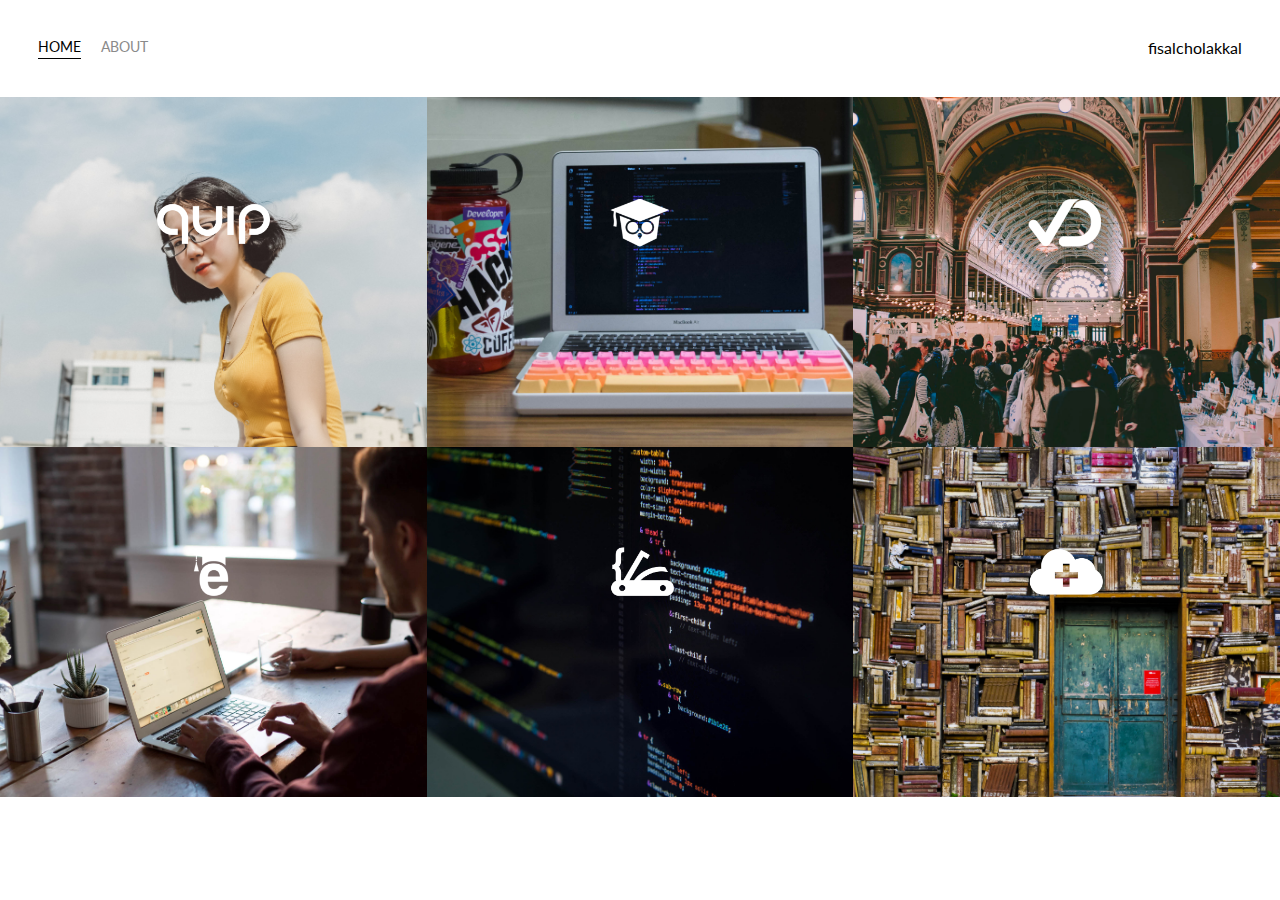
==== index.html @ 412c1669 "first commit" ====
<!DOCTYPE html>
<html lang="en">
<head>
    <meta charset="UTF-8">
   
    <title>Home page</title>
    <link href="https://fonts.googleapis.com/css?family=Lato" rel="stylesheet">
    <link rel="stylesheet" href="styles.css">
</head>
<body>
    <div class="container">
        <div class="nav-wrapper">
            <div class="left-side">
                <div class="link-new-wrapper active-nav-link" >
                    <a href="index.html">Home</a>
                </div>
                <div class="link-new-wrapper">
                    <a href="About.html">About</a>
                </div>
            </div>
            <div class="right-side"> 

                <div class="brand">
                    <div>fisalcholakkal </div>
                    
                </div>
            </div>
        </div>
        
        <div class="content-wrapper">
            <div class="portfolio-items-wrapper">
<!--images-->
                <div class="portfolio-item-wrapper">
                    <div class="portfolio-img-background"style="background-image:url(images/portfolio1.jpg)"></div>

                    <div class="img-text-wrapper">
                        <div class="logo-wrapper">
                            <img src="images/logos/quip.png" alt="">
                        </div>

                        <div class="subtitle">
                            I built the Quip Ecommerce platform, named a Top 25 Invention by Time Magazine in 2016

                        </div>

                    </div>
                </div>

                <div class="portfolio-item-wrapper">
                    <div class="portfolio-img-background"style="background-image:url(images/portfolio2.jpg)"></div>

                    <div class="img-text-wrapper">
                        <div class="logo-wrapper">
                            <img src="images/logos/quip2.png" alt="">
                        </div>

                        <div class="subtitle">
                            I built the Quip Ecommerce platform, named a Top 25 Invention by Time Magazine in 2016

                        </div>

                    </div>
                </div>
                <div class="portfolio-item-wrapper">
                    <div class="portfolio-img-background"style="background-image:url(images/portfolio3.jpg)"></div>

                    <div class="img-text-wrapper">
                        <div class="logo-wrapper">
                            <img src="images/logos/quip3.png" alt="">
                        </div>

                        <div class="subtitle">
                            I built the Quip Ecommerce platform, named a Top 25 Invention by Time Magazine in 2016

                        </div>

                    </div>
                </div>
                <div class="portfolio-item-wrapper">
                    <div class="portfolio-img-background"style="background-image:url(images/portfolio4.jpg)"></div>

                    <div class="img-text-wrapper">
                        <div class="logo-wrapper">
                            <img src="images/logos/quip4.png" alt="">
                        </div>

                        <div class="subtitle">
                            I built the Quip Ecommerce platform, named a Top 25 Invention by Time Magazine in 2016

                        </div>

                    </div>
                </div>
                <div class="portfolio-item-wrapper">
                    <div class="portfolio-img-background"style="background-image:url(images/portfolio5.jpg)"></div>

                    <div class="img-text-wrapper">
                        <div class="logo-wrapper">
                            <img src="images/logos/quip5.png" alt="">
                        </div>

                        <div class="subtitle">
                            I built the Quip Ecommerce platform, named a Top 25 Invention by Time Magazine in 2016

                        </div>

                    </div>
                </div>
                <div class="portfolio-item-wrapper">
                    <div class="portfolio-img-background"style="background-image:url(images/portfolio6.jpg)"></div>

                    <div class="img-text-wrapper">
                        <div class="logo-wrapper">
                            <img src="images/logos/quip6.png" alt="">
                        </div>

                        <div class="subtitle">
                            I built the Quip Ecommerce platform, named a Top 25 Invention by Time Magazine in 2016

                        </div>

                    </div>
                </div>
                <!--images-->


                 
             </div>

        </div>

    </div>
</body>
<script>

const portfolioItems = document.querySelectorAll('.portfolio-item-wrapper');

  portfolioItems.forEach(portfolioItem => {
    portfolioItem.addEventListener('mouseover', () => {
      console.log(portfolioItem.childNodes[1].classList)
      portfolioItem.childNodes[1].classList.add('img-darken');
    });

    portfolioItem.addEventListener('mouseout', () => {
      console.log(portfolioItem.childNodes[1].classList)
      portfolioItem.childNodes[1].classList.remove('img-darken');
    });
  });

</script>
</html>
---- styles.css ----
/*master style*/
body{
    font-family: "Lato",sans-serif;
    margin: 0px;
}
.container{
    display: grid;
    grid-template-columns: 1fr ;
}
/*navigation style*/
.nav-wrapper{
    display: flex;
    justify-content: space-between;
    padding: 38px;
}
.left-side{
    display: flex;
}
.nav-wrapper >.left-side >div{
    margin-right: 20px;
    font-size: 0.9em;
    text-transform: uppercase;
}
.link-new-wrapper{
    height: 20px;
    border-bottom: 1px solid transparent;
    transition: border-bottom 0.5s;
}


.link-new-wrapper a{
    color: #8a8a8a;
    text-decoration: none;
    transition: color 0.5s;
}
.link-new-wrapper:hover{
    border-bottom: 1px solid black;
}
.link-new-wrapper a:hover{
    color: black;

}
.active-nav-link{
    border-bottom: 1px solid black;
}

.active-nav-link a{
    color: black !important;
}




/*portfolio style*/

.portfolio-items-wrapper{
    display: grid;
    grid-template-columns: 1fr 1fr 1fr;
}
.portfolio-item-wrapper{
    position: relative;
    
}
.portfolio-img-background{
    height: 350px;
    width: 100%;
    background-size: cover;
    background-position: center;
    background-repeat: no-repeat;
}
.img-text-wrapper{
    position: absolute;
    top: 0;
    display: flex;
    flex-direction: column;
    justify-content: center;
    align-items: center;
    height: 100%;
    text-align: center;
    padding-left: 100px;
    padding-right: 100px;
}

.logo-wrapper img{
    width: 50%;
    margin-bottom: 20px;
}


.img-text-wrapper .subtitle{
    transition: 1s;
    font-weight: 600;
    color: transparent;
}



.img-text-wrapper:hover .subtitle{
    font-weight: 600;
    color: lightgreen;

}

.img-darken{
    transition: 1s;
    filter: brightness(10%);
}


/*about  */
.two-column-wrapper{
    display: grid;
    grid-template-columns: 1fr 1fr;
}

.profile-image-wrapper img {
    width: 100%;
}

.profile-content-wrapper{
    padding: 30px;
}
.profile-content-wrapper h1{
    color: lightgreen;
}
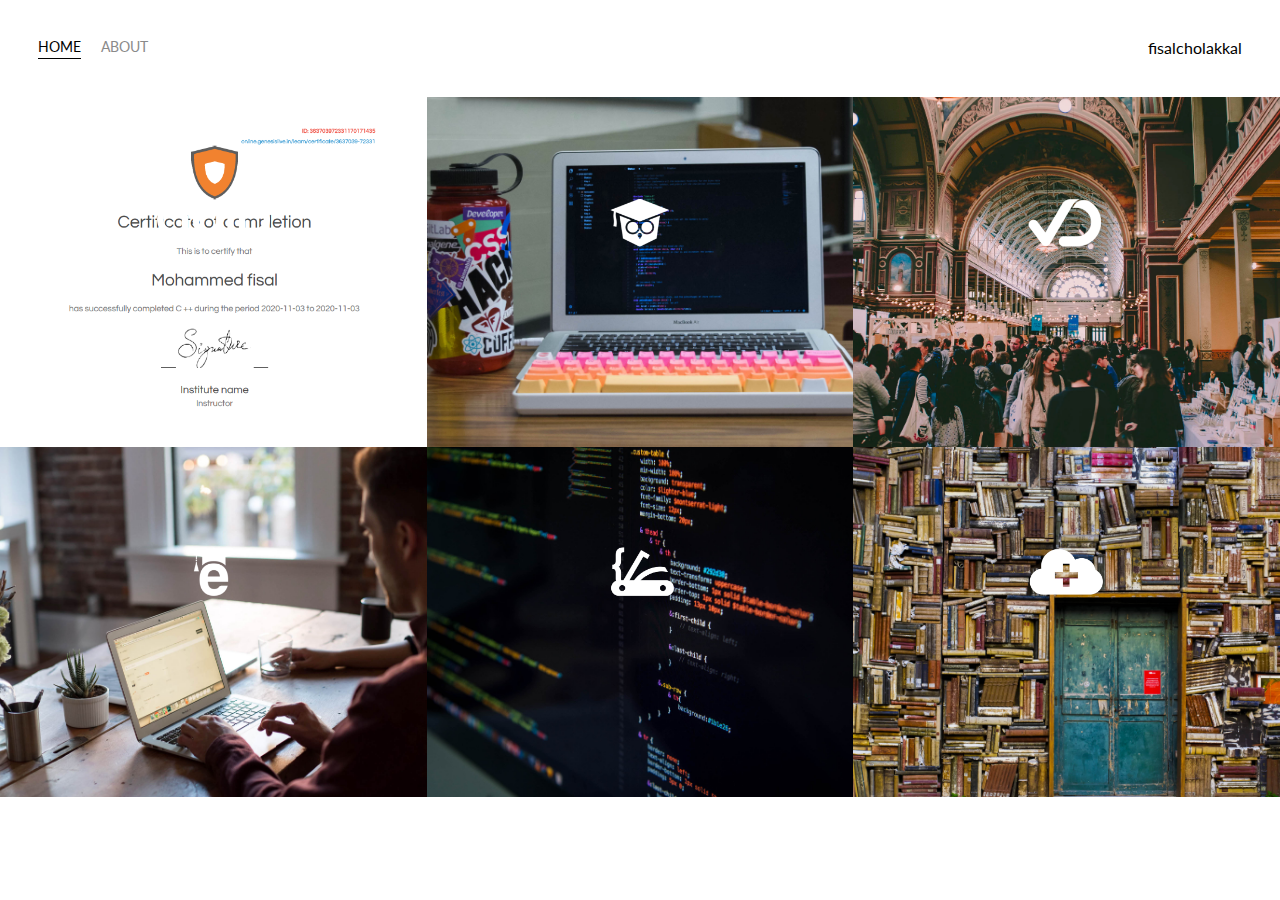
==== commit cb9ff45b: "Update index.html" ====
--- a/index.html
+++ b/index.html
@@ -31,7 +31,7 @@
             <div class="portfolio-items-wrapper">
 <!--images-->
                 <div class="portfolio-item-wrapper">
-                    <div class="portfolio-img-background"style="background-image:url(images/portfolio1.jpg)"></div>
+                    <div class="portfolio-img-background"style="background-image:url(images/pic.png)"></div>
 
                     <div class="img-text-wrapper">
                         <div class="logo-wrapper">
@@ -148,4 +148,4 @@
   });
 
 </script>
-</html>+</html>
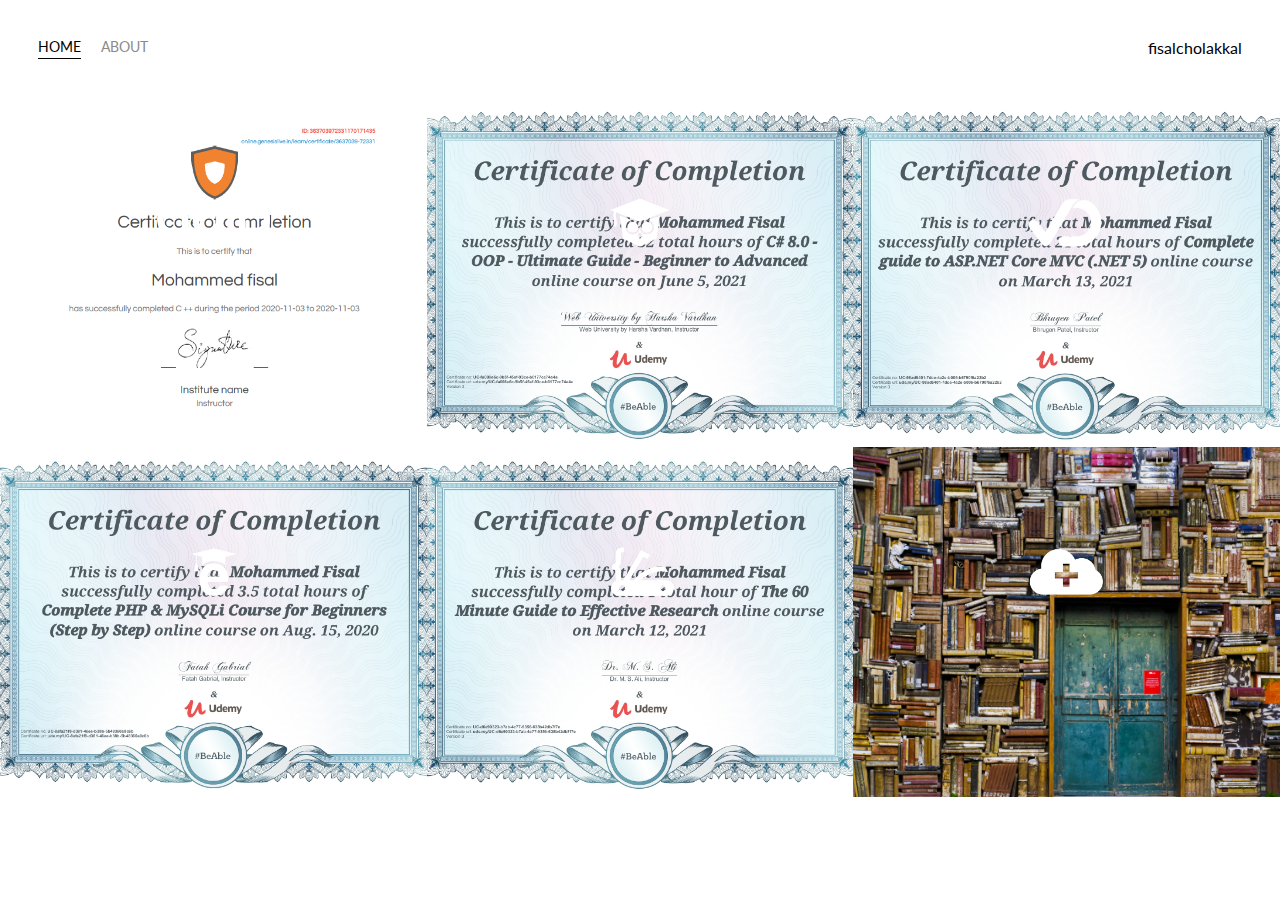
==== commit 2959e648: "Update index.html" ====
--- a/index.html
+++ b/index.html
@@ -47,7 +47,7 @@
                 </div>
 
                 <div class="portfolio-item-wrapper">
-                    <div class="portfolio-img-background"style="background-image:url(images/portfolio2.jpg)"></div>
+                    <div class="portfolio-img-background"style="background-image:url(images/c1.png)"></div>
 
                     <div class="img-text-wrapper">
                         <div class="logo-wrapper">
@@ -62,7 +62,7 @@
                     </div>
                 </div>
                 <div class="portfolio-item-wrapper">
-                    <div class="portfolio-img-background"style="background-image:url(images/portfolio3.jpg)"></div>
+                    <div class="portfolio-img-background"style="background-image:url(images/c2.png)"></div>
 
                     <div class="img-text-wrapper">
                         <div class="logo-wrapper">
@@ -77,7 +77,7 @@
                     </div>
                 </div>
                 <div class="portfolio-item-wrapper">
-                    <div class="portfolio-img-background"style="background-image:url(images/portfolio4.jpg)"></div>
+                    <div class="portfolio-img-background"style="background-image:url(images/php.png)"></div>
 
                     <div class="img-text-wrapper">
                         <div class="logo-wrapper">
@@ -92,7 +92,7 @@
                     </div>
                 </div>
                 <div class="portfolio-item-wrapper">
-                    <div class="portfolio-img-background"style="background-image:url(images/portfolio5.jpg)"></div>
+                    <div class="portfolio-img-background"style="background-image:url(images/c3.png)"></div>
 
                     <div class="img-text-wrapper">
                         <div class="logo-wrapper">
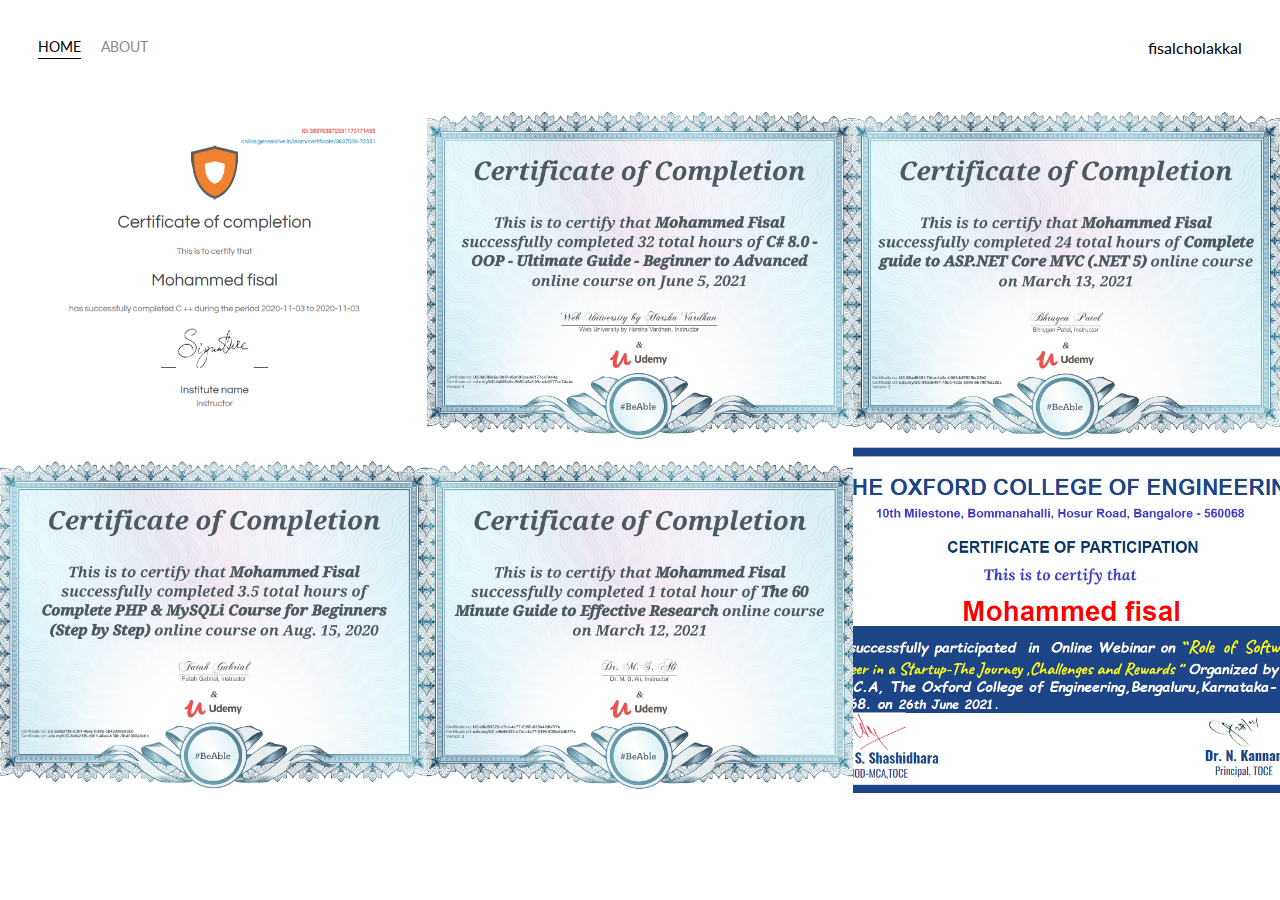
==== commit b1daa54e: "Update index.html" ====
--- a/index.html
+++ b/index.html
@@ -35,7 +35,7 @@
 
                     <div class="img-text-wrapper">
                         <div class="logo-wrapper">
-                            <img src="images/logos/quip.png" alt="">
+<!--                             <img src="images/logos/quip.png" alt=""> -->
                         </div>
 
                         <div class="subtitle">
@@ -51,7 +51,7 @@
 
                     <div class="img-text-wrapper">
                         <div class="logo-wrapper">
-                            <img src="images/logos/quip2.png" alt="">
+<!--                             <img src="images/logos/quip2.png" alt=""> -->
                         </div>
 
                         <div class="subtitle">
@@ -66,7 +66,7 @@
 
                     <div class="img-text-wrapper">
                         <div class="logo-wrapper">
-                            <img src="images/logos/quip3.png" alt="">
+<!--                             <img src="images/logos/quip3.png" alt=""> -->
                         </div>
 
                         <div class="subtitle">
@@ -81,7 +81,7 @@
 
                     <div class="img-text-wrapper">
                         <div class="logo-wrapper">
-                            <img src="images/logos/quip4.png" alt="">
+<!--                             <img src="images/logos/quip4.png" alt=""> -->
                         </div>
 
                         <div class="subtitle">
@@ -96,7 +96,7 @@
 
                     <div class="img-text-wrapper">
                         <div class="logo-wrapper">
-                            <img src="images/logos/quip5.png" alt="">
+<!--                             <img src="images/logos/quip5.png" alt=""> -->
                         </div>
 
                         <div class="subtitle">
@@ -107,11 +107,11 @@
                     </div>
                 </div>
                 <div class="portfolio-item-wrapper">
-                    <div class="portfolio-img-background"style="background-image:url(images/portfolio6.jpg)"></div>
+                    <div class="portfolio-img-background"style="background-image:url(images/c4.png)"></div>
 
                     <div class="img-text-wrapper">
                         <div class="logo-wrapper">
-                            <img src="images/logos/quip6.png" alt="">
+<!--                             <img src="images/logos/quip6.png" alt=""> -->
                         </div>
 
                         <div class="subtitle">
